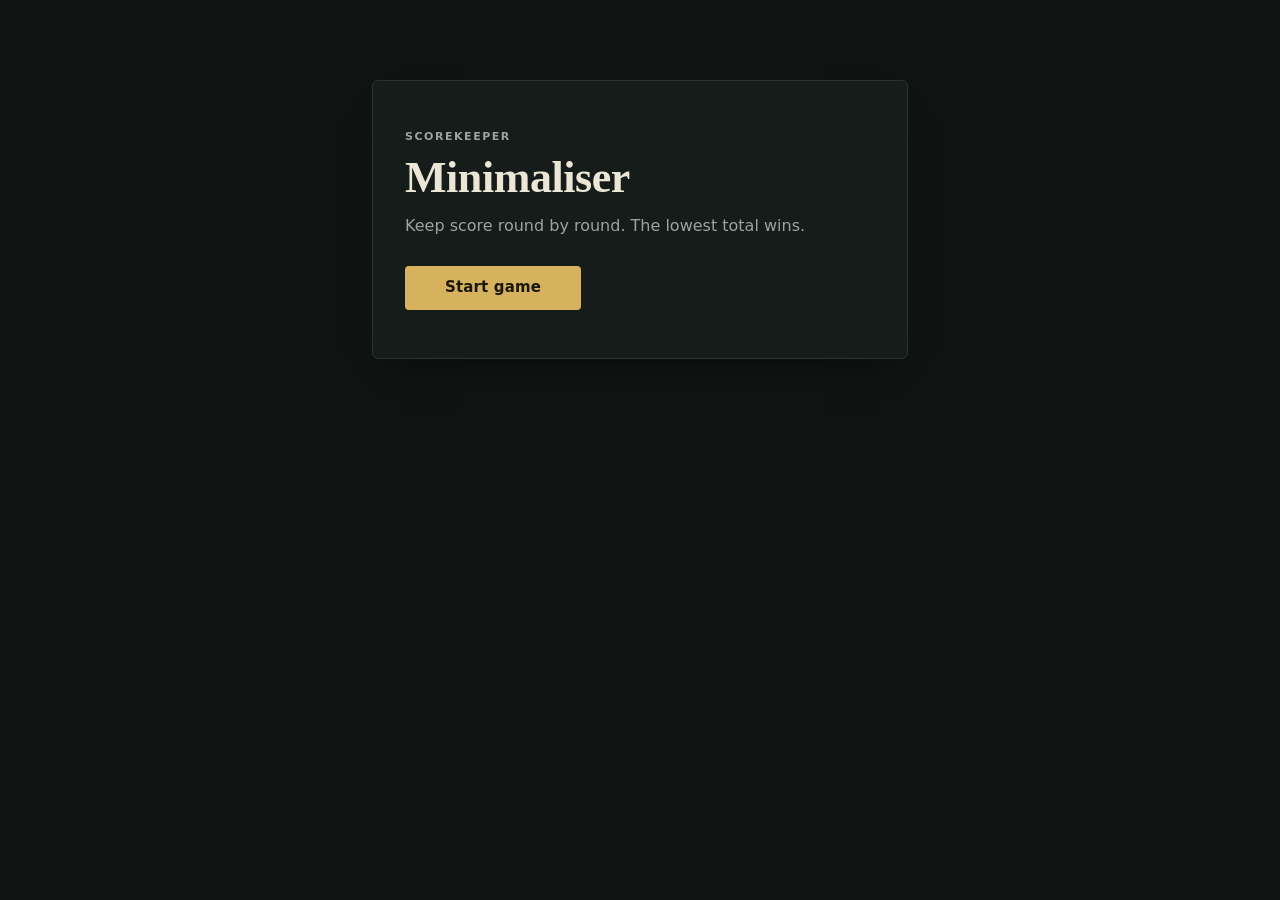
==== index.html @ c00ad28c "Add files via upload" ====
<!DOCTYPE html>
<html lang="en">
<head>
    <meta charset="UTF-8">
    <meta name="viewport" content="width=device-width, initial-scale=1.0">
    <meta name="theme-color" content="#0f1311">
    <title>Minimaliser Game</title>
    <link rel="stylesheet" href="style.css">
</head>
<body>

<div class="app">

    <!-- START SCREEN (VISIBLE FIRST) -->
    <section id="startScreen" class="panel start">
        <p class="eyebrow">Scorekeeper</p>
        <h1>Minimaliser</h1>
        <p class="lede">Keep score round by round. The lowest total wins.</p>
        <button type="button" class="btn btn-primary" onclick="startApp()">Start game</button>
    </section>

    <!-- MAIN APP (HIDDEN INITIALLY) -->
    <div id="mainApp" hidden>

        <header class="topbar">
            <span class="wordmark">Minimaliser</span>
            <span class="topbar-note">Lowest score wins</span>
        </header>

        <!-- STEP 1: PLAYER COUNT -->
        <section id="stepCount" class="panel step">
            <form id="playerCountForm" novalidate onsubmit="createPlayers(); return false;">
                <p class="eyebrow">Step 1 of 3</p>
                <h2 tabindex="-1">Who's playing?</h2>

                <div class="field">
                    <label for="numPlayers">Number of players</label>
                    <input type="number" id="numPlayers" min="2" max="12" step="1"
                           inputmode="numeric" placeholder="e.g. 3" autocomplete="off"
                           aria-required="true" aria-describedby="numPlayersHint numPlayersError">
                    <p class="hint" id="numPlayersHint">Between 2 and 12 players.</p>
                    <p class="error" id="numPlayersError" role="alert"></p>
                </div>

                <div class="actions">
                    <button type="submit" class="btn btn-primary">Continue</button>
                </div>
            </form>
        </section>

        <!-- STEP 2: PLAYER NAMES -->
        <section id="stepNames" class="panel step" hidden>
            <form id="playersForm" novalidate onsubmit="savePlayers(); return false;">
                <p class="eyebrow">Step 2 of 3</p>
                <h2 tabindex="-1">Name the players</h2>

                <div id="playersContainer" class="field-stack"></div>
                <p class="error" id="playersError" role="alert"></p>

                <div id="saveSection" class="actions">
                    <button type="button" class="btn btn-ghost" onclick="showStep('stepCount')">Back</button>
                    <button type="submit" class="btn btn-primary">Save players</button>
                </div>
            </form>
        </section>

        <!-- STEP 3: ROUNDS -->
        <section id="roundSection" class="panel step" hidden>
            <form id="roundForm" novalidate onsubmit="startGame(); return false;">
                <p class="eyebrow">Step 3 of 3</p>
                <h2 tabindex="-1">How many rounds?</h2>

                <div class="field">
                    <label for="numRounds">Number of rounds</label>
                    <input type="number" id="numRounds" min="1" max="50" step="1"
                           inputmode="numeric" placeholder="e.g. 5" autocomplete="off"
                           aria-required="true" aria-describedby="numRoundsHint numRoundsError">
                    <p class="hint" id="numRoundsHint">Between 1 and 50 rounds.</p>
                    <p class="error" id="numRoundsError" role="alert"></p>
                </div>

                <div class="actions">
                    <button type="button" class="btn btn-ghost" onclick="showStep('stepNames')">Back</button>
                    <button type="submit" class="btn btn-primary">Start game</button>
                </div>
            </form>
        </section>

        <!-- GAME: SCORE ENTRY, STANDINGS, FINAL RESULTS (rendered by script.js) -->
        <section id="gameContainer" class="panel step" hidden></section>

    </div>

</div>

<script src="script.js"></script>

</body>
</html>
---- style.css ----
/* ==========================================================
   MINIMALISER
   Palette: ink-green dark, warm paper text, one brass accent.
   Type: serif for headings, system sans for UI and numerals.
   ========================================================== */

/* ================= TOKENS ================= */
:root {
    --bg: #0f1311;
    --surface: #161c19;
    --surface-2: #1c2420;
    --line: #2a342f;
    --line-strong: #3c4943;
    --text: #ece6d6;
    --muted: #9aa59e;
    --accent: #d6b25e;
    --accent-hover: #e0be72;
    --accent-ink: #1a1608;
    --danger: #e8806f;

    --radius: 6px;
    --radius-sm: 4px;

    --serif: "Iowan Old Style", "Palatino Linotype", Palatino, Georgia, serif;
    --sans: system-ui, -apple-system, "Segoe UI", Roboto, "Helvetica Neue", Arial, sans-serif;

    color-scheme: dark;
}

/* ================= RESET ================= */
*,
*::before,
*::after {
    box-sizing: border-box;
}

html {
    -webkit-text-size-adjust: 100%;
}

body {
    margin: 0;
    min-height: 100vh;
    background: var(--bg);
    color: var(--text);
    font: 16px/1.5 var(--sans);
    -webkit-font-smoothing: antialiased;
}

[hidden] {
    display: none !important;
}

h1, h2, h3, p, ul {
    margin: 0;
}

.sr-only {
    position: absolute;
    width: 1px;
    height: 1px;
    margin: -1px;
    padding: 0;
    overflow: hidden;
    clip: rect(0, 0, 0, 0);
    white-space: nowrap;
    border: 0;
}

/* ================= LAYOUT ================= */
.app {
    width: 100%;
    max-width: 36rem;
    margin: 0 auto;
    padding: clamp(1.5rem, 9vh, 5rem) 1.25rem 3rem;
}

.topbar {
    display: flex;
    justify-content: space-between;
    align-items: baseline;
    gap: 1rem;
    padding: 0 0.125rem 0.875rem;
    margin-bottom: 1.25rem;
    border-bottom: 1px solid var(--line);
}

.wordmark {
    font: 600 1.125rem/1 var(--serif);
    letter-spacing: 0.02em;
}

.topbar-note {
    font-size: 0.6875rem;
    font-weight: 600;
    letter-spacing: 0.14em;
    text-transform: uppercase;
    color: var(--muted);
}

/* ================= PANEL ================= */
.panel {
    --pad: clamp(1.25rem, 4vw, 2rem);
    background: var(--surface);
    border: 1px solid var(--line);
    border-radius: var(--radius);
    padding: var(--pad);
    box-shadow: 0 18px 40px -26px rgba(0, 0, 0, 0.8);
}

/* Plays each time a step is shown (display none -> block) */
.step {
    animation: enter 0.22s ease-out;
}

@keyframes enter {
    from { opacity: 0; transform: translateY(4px); }
    to   { opacity: 1; transform: none; }
}

/* ================= TYPE ================= */
.eyebrow {
    margin-bottom: 0.5rem;
    font-size: 0.6875rem;
    font-weight: 600;
    letter-spacing: 0.14em;
    text-transform: uppercase;
    color: var(--muted);
}

h1 {
    font: 600 clamp(2rem, 7vw, 2.75rem)/1.1 var(--serif);
    letter-spacing: -0.01em;
    margin-bottom: 0.75rem;
}

h2 {
    font: 600 1.5rem/1.25 var(--serif);
    margin-bottom: 1.25rem;
}

h2:focus {
    outline: none;
}

.lede {
    color: var(--muted);
    max-width: 26rem;
    margin-bottom: 1.75rem;
}

.start {
    padding-block: clamp(2rem, 7vw, 3rem);
}

.start .btn {
    min-width: 11rem;
}

/* ================= FORM FIELDS ================= */
.field-stack {
    display: grid;
    gap: 1rem;
}

.field label {
    display: block;
    margin-bottom: 0.4rem;
    font-size: 0.875rem;
    font-weight: 600;
}

input {
    display: block;
    width: 100%;
    min-height: 2.75rem;
    padding: 0.65rem 0.8rem;
    font: inherit;
    color: var(--text);
    background: var(--bg);
    border: 1px solid var(--line-strong);
    border-radius: var(--radius-sm);
    transition: border-color 0.15s;
}

input::placeholder {
    color: #7a857e;
}

input:hover {
    border-color: #52615a;
}

input:focus-visible {
    outline: 2px solid var(--accent);
    outline-offset: 1px;
    border-color: var(--accent);
}

input[aria-invalid="true"] {
    border-color: var(--danger);
}

input[type="number"] {
    -moz-appearance: textfield;
    font-variant-numeric: tabular-nums;
}

input[type="number"]::-webkit-outer-spin-button,
input[type="number"]::-webkit-inner-spin-button {
    -webkit-appearance: none;
    margin: 0;
}

.hint {
    margin-top: 0.4rem;
    font-size: 0.8125rem;
    color: var(--muted);
}

.error {
    margin-top: 0.5rem;
    font-size: 0.8125rem;
    color: var(--danger);
}

.error:empty {
    margin: 0;
}

/* ================= BUTTONS ================= */
.btn {
    min-height: 2.75rem;
    padding: 0 1.25rem;
    font: 600 0.9375rem/1 var(--sans);
    letter-spacing: 0.01em;
    border: 1px solid transparent;
    border-radius: var(--radius-sm);
    cursor: pointer;
    transition: background-color 0.15s, border-color 0.15s, transform 0.05s;
}

.btn:active {
    transform: translateY(1px);
}

.btn:focus-visible {
    outline: 2px solid var(--text);
    outline-offset: 2px;
}

.btn-primary {
    background: var(--accent);
    color: var(--accent-ink);
}

.btn-primary:hover {
    background: var(--accent-hover);
}

.btn-ghost {
    background: transparent;
    color: var(--text);
    border-color: var(--line-strong);
}

.btn-ghost:hover {
    border-color: var(--muted);
}

/* Footer bar of each panel; stays reachable on long forms */
.actions {
    position: sticky;
    bottom: 0;
    z-index: 1;
    display: flex;
    gap: 0.75rem;
    margin: 1.5rem calc(var(--pad) * -1) calc(var(--pad) * -1);
    padding: 0.875rem var(--pad);
    background: var(--surface);
    border-top: 1px solid var(--line);
    border-radius: 0 0 5px 5px;
}

.actions .btn-primary {
    flex: 1 1 auto;
}

.start .btn-primary {
    flex: none;
}

/* ================= PROGRESS ================= */
.progress {
    height: 2px;
    margin-bottom: 1.5rem;
    background: var(--line);
}

.progress > span {
    display: block;
    height: 100%;
    background: var(--accent);
    transition: width 0.3s ease;
}

/* ================= SCORE ENTRY ================= */
.score-list {
    list-style: none;
    padding: 0;
    border-top: 1px solid var(--line);
}

.score-row {
    display: grid;
    grid-template-columns: minmax(0, 1fr) 7rem;
    align-items: center;
    gap: 1rem;
    padding: 0.5rem 0;
    border-bottom: 1px solid var(--line);
}

.score-row label {
    overflow: hidden;
    font-weight: 500;
    text-overflow: ellipsis;
    white-space: nowrap;
}

.score-row input {
    text-align: right;
}

/* ================= LEADERBOARD ================= */
.section-label {
    margin-bottom: 0.75rem;
    font: 600 0.6875rem/1.2 var(--sans);
    letter-spacing: 0.14em;
    text-transform: uppercase;
    color: var(--muted);
}

.board {
    width: 100%;
    border-collapse: collapse;
    font-variant-numeric: tabular-nums;
}

.board thead th {
    padding: 0 0.75rem 0.6rem;
    font-size: 0.6875rem;
    font-weight: 600;
    letter-spacing: 0.14em;
    text-align: left;
    text-transform: uppercase;
    color: var(--muted);
}

.board th.col-rank,
.board td.rank {
    width: 3.5rem;
}

.board th.col-total,
.board td.total {
    width: 5rem;
    text-align: right;
}

.board tbody th,
.board tbody td {
    padding: 0.85rem 0.75rem;
    border-top: 1px solid var(--line);
}

.board tbody th {
    font-weight: 500;
    text-align: left;
    overflow-wrap: anywhere;
}

.board .rank {
    font-weight: 600;
    color: var(--muted);
}

.board .total {
    font-size: 1.125rem;
    font-weight: 600;
}

.board tr.is-leader > * {
    background: rgba(214, 178, 94, 0.06);
}

.board tr.is-leader > :first-child {
    box-shadow: inset 2px 0 0 var(--accent);
}

.board tr.is-leader .rank,
.board tr.is-leader .total {
    color: var(--accent);
}

/* ================= FINAL RESULT ================= */
.result {
    margin-bottom: 1.75rem;
    padding: 1.25rem;
    background: var(--surface-2);
    border: 1px solid var(--line-strong);
    border-left: 2px solid var(--accent);
    border-radius: var(--radius-sm);
}

.result h2 {
    margin-bottom: 0.35rem;
    font: 600 0.6875rem/1.2 var(--sans);
    letter-spacing: 0.14em;
    text-transform: uppercase;
    color: var(--accent);
}

.result-names {
    font: 600 clamp(1.75rem, 6vw, 2.5rem)/1.1 var(--serif);
    overflow-wrap: anywhere;
}

.result-detail {
    margin-top: 0.5rem;
    font-size: 0.875rem;
    color: var(--muted);
}

/* ================= ROUND HISTORY ================= */
.history {
    margin-top: 1.5rem;
    border-top: 1px solid var(--line);
}

.history summary {
    padding: 0.9rem 0;
    font-size: 0.6875rem;
    font-weight: 600;
    letter-spacing: 0.14em;
    text-transform: uppercase;
    color: var(--muted);
    cursor: pointer;
    list-style: none;
}

.history summary::-webkit-details-marker {
    display: none;
}

.history summary::before {
    content: "";
    display: inline-block;
    width: 0.4rem;
    height: 0.4rem;
    margin-right: 0.7rem;
    border-right: 1.5px solid currentColor;
    border-bottom: 1.5px solid currentColor;
    transform: translateY(-2px) rotate(-45deg);
    transition: transform 0.15s;
}

.history[open] summary::before {
    transform: translateY(-2px) rotate(45deg);
}

.history summary:focus-visible,
.table-scroll:focus-visible {
    outline: 2px solid var(--accent);
    outline-offset: 2px;
}

.table-scroll {
    overflow-x: auto;
    border: 1px solid var(--line);
    border-radius: var(--radius-sm);
}

.history-table {
    width: 100%;
    border-collapse: collapse;
    font-size: 0.875rem;
    font-variant-numeric: tabular-nums;
}

.history-table th,
.history-table td {
    padding: 0.55rem 0.75rem;
    text-align: right;
    white-space: nowrap;
    border-bottom: 1px solid var(--line);
}

.history-table thead th {
    font-size: 0.6875rem;
    font-weight: 600;
    letter-spacing: 0.1em;
    text-transform: uppercase;
    color: var(--muted);
}

.history-table th:first-child {
    position: sticky;
    left: 0;
    text-align: left;
    background: var(--surface);
}

.history-table tbody th {
    font-weight: 500;
}

.history-table .sum {
    font-weight: 600;
}

.history-table tbody tr:last-child > * {
    border-bottom: 0;
}

/* ================= CONFETTI (final result only) ================= */
.confetti {
    position: fixed;
    top: -14px;
    width: 7px;
    height: 12px;
    pointer-events: none;
    z-index: 10;
    animation: fall 3s linear forwards;
}

@keyframes fall {
    to { transform: translateY(108vh) rotate(540deg); }
}

/* ================= SMALL SCREENS ================= */
@media (max-width: 480px) {
    .app {
        padding-inline: 1rem;
    }

    .score-row {
        grid-template-columns: minmax(0, 1fr) 6rem;
    }

    .board th.col-rank,
    .board td.rank {
        width: 2.75rem;
    }

    .board thead th,
    .board tbody th,
    .board tbody td {
        padding-inline: 0.5rem;
    }
}

/* ================= REDUCED MOTION ================= */
@media (prefers-reduced-motion: reduce) {
    *,
    *::before,
    *::after {
        animation: none !important;
        transition: none !important;
    }
}
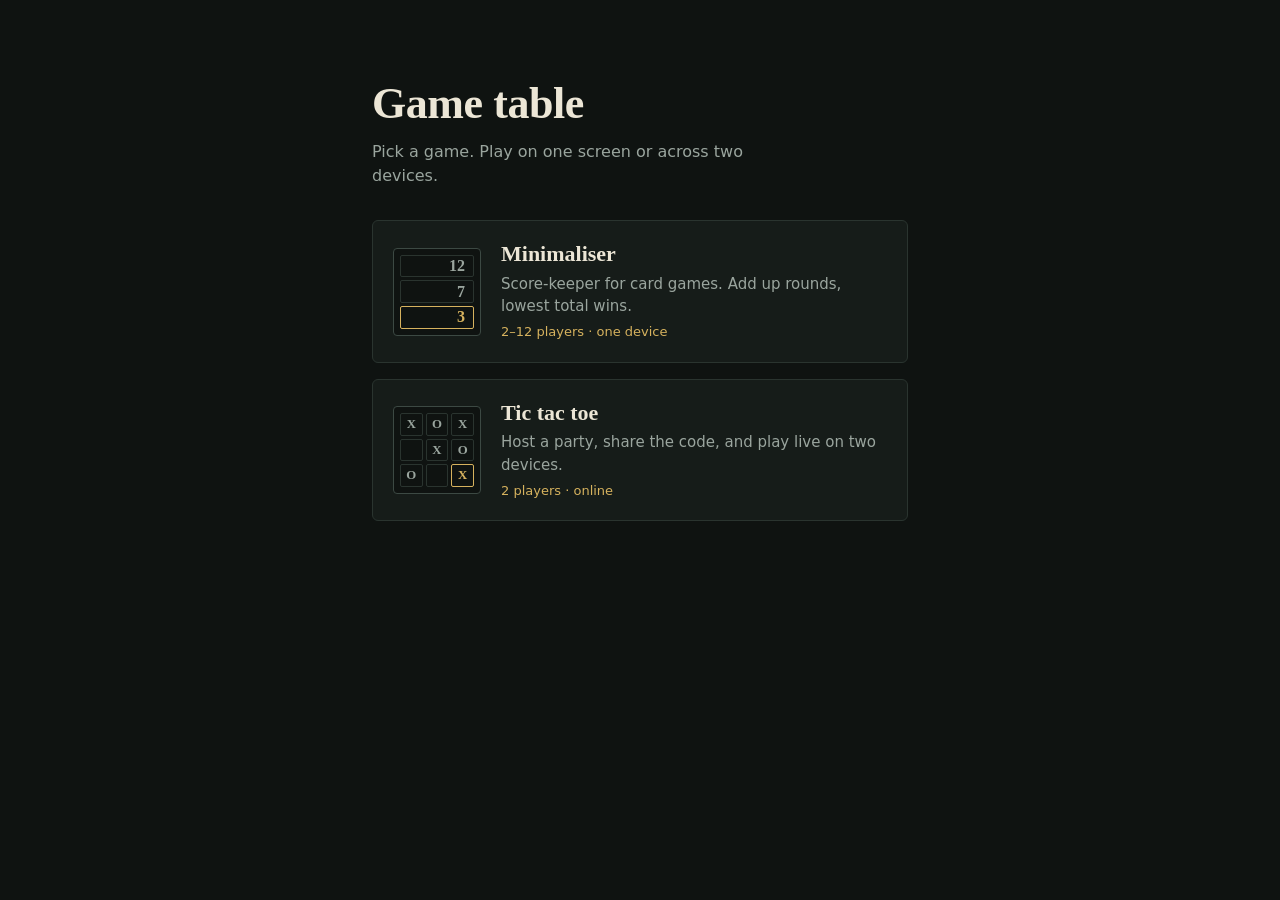
==== commit 258ae40a: "Add files via upload" ====
--- a/index.html
+++ b/index.html
@@ -4,96 +4,42 @@
     <meta charset="UTF-8">
     <meta name="viewport" content="width=device-width, initial-scale=1.0">
     <meta name="theme-color" content="#0f1311">
-    <title>Minimaliser Game</title>
+    <title>Game Table</title>
     <link rel="stylesheet" href="style.css">
+    <link rel="stylesheet" href="home.css">
 </head>
 <body>
+<main class="app">
+    <header class="home-head">
+        <h1>Game table</h1>
+        <p class="lede">Pick a game. Play on one screen or across two devices.</p>
+    </header>
 
-<div class="app">
+    <nav class="games" aria-label="Games">
+        <a class="game-card" href="minimaliser.html">
+            <span class="game-art" aria-hidden="true">
+                <span>12</span><span>7</span><span class="lead">3</span>
+            </span>
+            <span class="game-body">
+                <span class="game-title">Minimaliser</span>
+                <span class="game-text">Score-keeper for card games. Add up rounds, lowest total wins.</span>
+                <span class="game-meta">2&ndash;12 players &middot; one device</span>
+            </span>
+        </a>
 
-    <!-- START SCREEN (VISIBLE FIRST) -->
-    <section id="startScreen" class="panel start">
-        <p class="eyebrow">Scorekeeper</p>
-        <h1>Minimaliser</h1>
-        <p class="lede">Keep score round by round. The lowest total wins.</p>
-        <button type="button" class="btn btn-primary" onclick="startApp()">Start game</button>
-    </section>
-
-    <!-- MAIN APP (HIDDEN INITIALLY) -->
-    <div id="mainApp" hidden>
-
-        <header class="topbar">
-            <span class="wordmark">Minimaliser</span>
-            <span class="topbar-note">Lowest score wins</span>
-        </header>
-
-        <!-- STEP 1: PLAYER COUNT -->
-        <section id="stepCount" class="panel step">
-            <form id="playerCountForm" novalidate onsubmit="createPlayers(); return false;">
-                <p class="eyebrow">Step 1 of 3</p>
-                <h2 tabindex="-1">Who's playing?</h2>
-
-                <div class="field">
-                    <label for="numPlayers">Number of players</label>
-                    <input type="number" id="numPlayers" min="2" max="12" step="1"
-                           inputmode="numeric" placeholder="e.g. 3" autocomplete="off"
-                           aria-required="true" aria-describedby="numPlayersHint numPlayersError">
-                    <p class="hint" id="numPlayersHint">Between 2 and 12 players.</p>
-                    <p class="error" id="numPlayersError" role="alert"></p>
-                </div>
-
-                <div class="actions">
-                    <button type="submit" class="btn btn-primary">Continue</button>
-                </div>
-            </form>
-        </section>
-
-        <!-- STEP 2: PLAYER NAMES -->
-        <section id="stepNames" class="panel step" hidden>
-            <form id="playersForm" novalidate onsubmit="savePlayers(); return false;">
-                <p class="eyebrow">Step 2 of 3</p>
-                <h2 tabindex="-1">Name the players</h2>
-
-                <div id="playersContainer" class="field-stack"></div>
-                <p class="error" id="playersError" role="alert"></p>
-
-                <div id="saveSection" class="actions">
-                    <button type="button" class="btn btn-ghost" onclick="showStep('stepCount')">Back</button>
-                    <button type="submit" class="btn btn-primary">Save players</button>
-                </div>
-            </form>
-        </section>
-
-        <!-- STEP 3: ROUNDS -->
-        <section id="roundSection" class="panel step" hidden>
-            <form id="roundForm" novalidate onsubmit="startGame(); return false;">
-                <p class="eyebrow">Step 3 of 3</p>
-                <h2 tabindex="-1">How many rounds?</h2>
-
-                <div class="field">
-                    <label for="numRounds">Number of rounds</label>
-                    <input type="number" id="numRounds" min="1" max="50" step="1"
-                           inputmode="numeric" placeholder="e.g. 5" autocomplete="off"
-                           aria-required="true" aria-describedby="numRoundsHint numRoundsError">
-                    <p class="hint" id="numRoundsHint">Between 1 and 50 rounds.</p>
-                    <p class="error" id="numRoundsError" role="alert"></p>
-                </div>
-
-                <div class="actions">
-                    <button type="button" class="btn btn-ghost" onclick="showStep('stepNames')">Back</button>
-                    <button type="submit" class="btn btn-primary">Start game</button>
-                </div>
-            </form>
-        </section>
-
-        <!-- GAME: SCORE ENTRY, STANDINGS, FINAL RESULTS (rendered by script.js) -->
-        <section id="gameContainer" class="panel step" hidden></section>
-
-    </div>
-
-</div>
-
-<script src="script.js"></script>
-
+        <a class="game-card" href="tictactoe.html">
+            <span class="game-art ttt" aria-hidden="true">
+                <span>X</span><span>O</span><span>X</span>
+                <span></span><span>X</span><span>O</span>
+                <span>O</span><span></span><span class="lead">X</span>
+            </span>
+            <span class="game-body">
+                <span class="game-title">Tic tac toe</span>
+                <span class="game-text">Host a party, share the code, and play live on two devices.</span>
+                <span class="game-meta">2 players &middot; online</span>
+            </span>
+        </a>
+    </nav>
+</main>
 </body>
 </html>
--- a/style.css
+++ b/style.css
@@ -568,3 +568,18 @@
         transition: none !important;
     }
 }
+
+/* ================= SHARED LINKS ================= */
+a.wordmark {
+    color: var(--text);
+    text-decoration: none;
+}
+
+a.wordmark:hover {
+    color: var(--accent);
+}
+
+a.wordmark:focus-visible {
+    outline: 2px solid var(--accent);
+    outline-offset: 4px;
+}
--- a/home.css
+++ b/home.css
@@ -0,0 +1,60 @@
+.home-head { margin-bottom: 2rem; }
+.home-head .lede { margin-bottom: 0; }
+
+.games { display: grid; gap: 1rem; }
+
+.game-card {
+    display: grid;
+    grid-template-columns: 5.5rem minmax(0, 1fr);
+    gap: 1.25rem;
+    align-items: center;
+    padding: 1.25rem;
+    color: inherit;
+    text-decoration: none;
+    background: var(--surface);
+    border: 1px solid var(--line);
+    border-radius: var(--radius);
+    transition: border-color 0.15s, background-color 0.15s;
+}
+
+.game-card:hover { border-color: var(--accent); background: var(--surface-2); }
+.game-card:focus-visible { outline: 2px solid var(--accent); outline-offset: 3px; }
+
+.game-art {
+    display: grid;
+    grid-template-columns: repeat(3, 1fr);
+    gap: 3px;
+    width: 5.5rem;
+    aspect-ratio: 1;
+    padding: 6px;
+    background: var(--bg);
+    border: 1px solid var(--line-strong);
+    border-radius: var(--radius-sm);
+    font: 600 1rem/1 var(--serif);
+    color: var(--muted);
+}
+
+.game-art > span {
+    display: grid;
+    place-items: center;
+    border: 1px solid var(--line);
+    border-radius: 2px;
+}
+
+.game-art .lead { color: var(--accent); border-color: var(--accent); }
+
+/* Minimaliser art: a single row of three scores */
+.game-art:not(.ttt) { grid-template-columns: 1fr; grid-template-rows: repeat(3, 1fr); }
+.game-art:not(.ttt) > span { justify-content: end; padding-right: 0.5rem; font-variant-numeric: tabular-nums; }
+
+.game-art.ttt { font-size: 0.8rem; }
+
+.game-body { display: grid; gap: 0.3rem; min-width: 0; }
+.game-title { font: 600 1.375rem/1.2 var(--serif); }
+.game-text { color: var(--muted); font-size: 0.9375rem; }
+.game-meta { font-size: 0.8125rem; color: var(--accent); }
+
+@media (max-width: 420px) {
+    .game-card { grid-template-columns: 4.25rem minmax(0, 1fr); gap: 1rem; padding: 1rem; }
+    .game-art { width: 4.25rem; }
+}
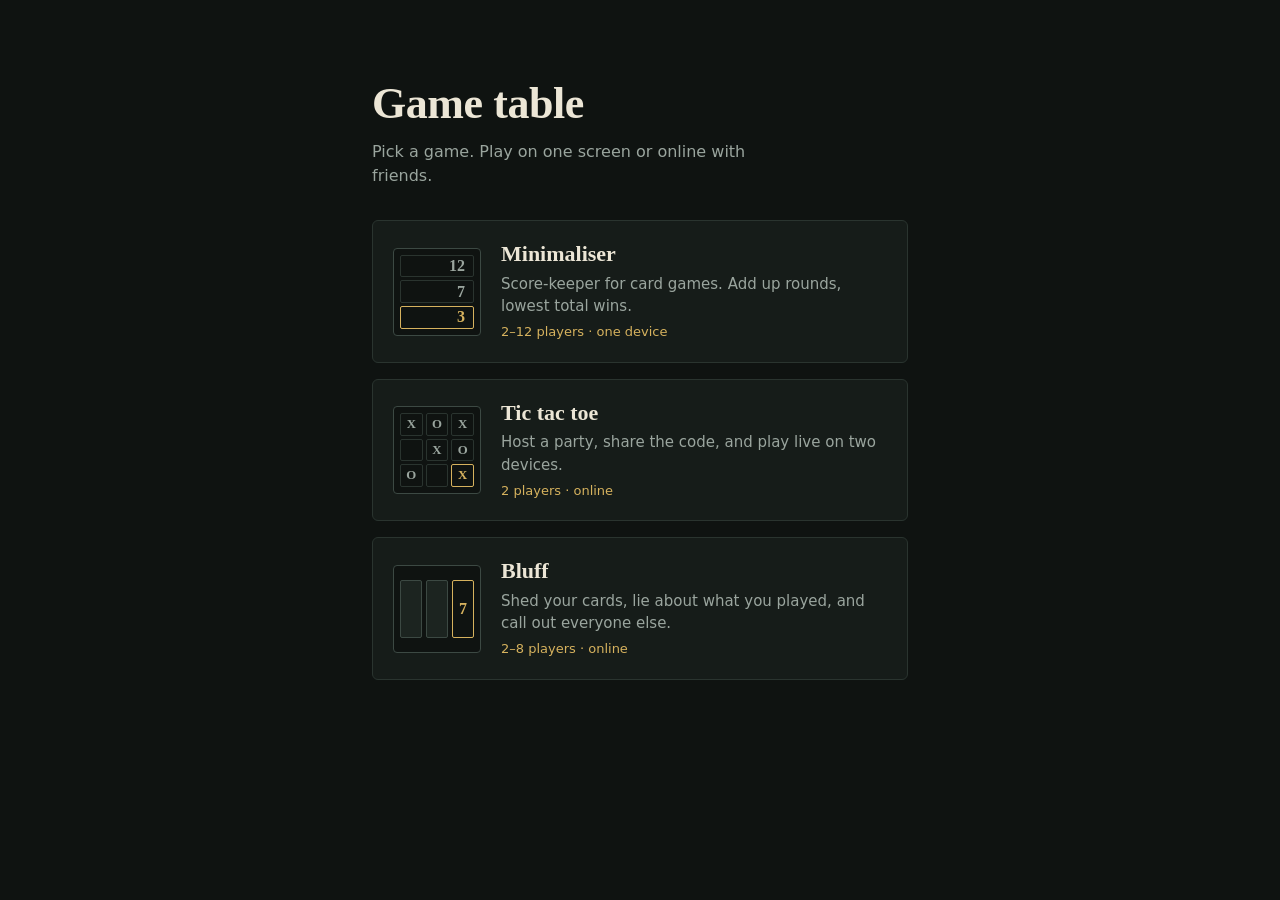
==== commit 547e0bc7: "Rename index (1).html to index.html" ====
--- a/index.html
+++ b/index.html
@@ -12,7 +12,7 @@
 <main class="app">
     <header class="home-head">
         <h1>Game table</h1>
-        <p class="lede">Pick a game. Play on one screen or across two devices.</p>
+        <p class="lede">Pick a game. Play on one screen or online with friends.</p>
     </header>
 
     <nav class="games" aria-label="Games">
@@ -39,6 +39,17 @@
                 <span class="game-meta">2 players &middot; online</span>
             </span>
         </a>
+
+        <a class="game-card" href="bluff.html">
+            <span class="game-art bl" aria-hidden="true">
+                <span class="back"></span><span class="back"></span><span class="lead">7</span>
+            </span>
+            <span class="game-body">
+                <span class="game-title">Bluff</span>
+                <span class="game-text">Shed your cards, lie about what you played, and call out everyone else.</span>
+                <span class="game-meta">2&ndash;8 players &middot; online</span>
+            </span>
+        </a>
     </nav>
 </main>
 </body>
--- a/home.css
+++ b/home.css
@@ -44,10 +44,14 @@
 .game-art .lead { color: var(--accent); border-color: var(--accent); }
 
 /* Minimaliser art: a single row of three scores */
-.game-art:not(.ttt) { grid-template-columns: 1fr; grid-template-rows: repeat(3, 1fr); }
-.game-art:not(.ttt) > span { justify-content: end; padding-right: 0.5rem; font-variant-numeric: tabular-nums; }
+.game-art:not(.ttt):not(.bl) { grid-template-columns: 1fr; grid-template-rows: repeat(3, 1fr); }
+.game-art:not(.ttt):not(.bl) > span { justify-content: end; padding-right: 0.5rem; font-variant-numeric: tabular-nums; }
 
 .game-art.ttt { font-size: 0.8rem; }
+
+/* Bluff art: two face-down cards and the claimed rank */
+.game-art.bl { grid-template-columns: repeat(3, 1fr); grid-template-rows: 1fr; gap: 4px; padding: 14px 6px; }
+.game-art.bl .back { background: var(--surface-2); border-color: var(--line-strong); }
 
 .game-body { display: grid; gap: 0.3rem; min-width: 0; }
 .game-title { font: 600 1.375rem/1.2 var(--serif); }
